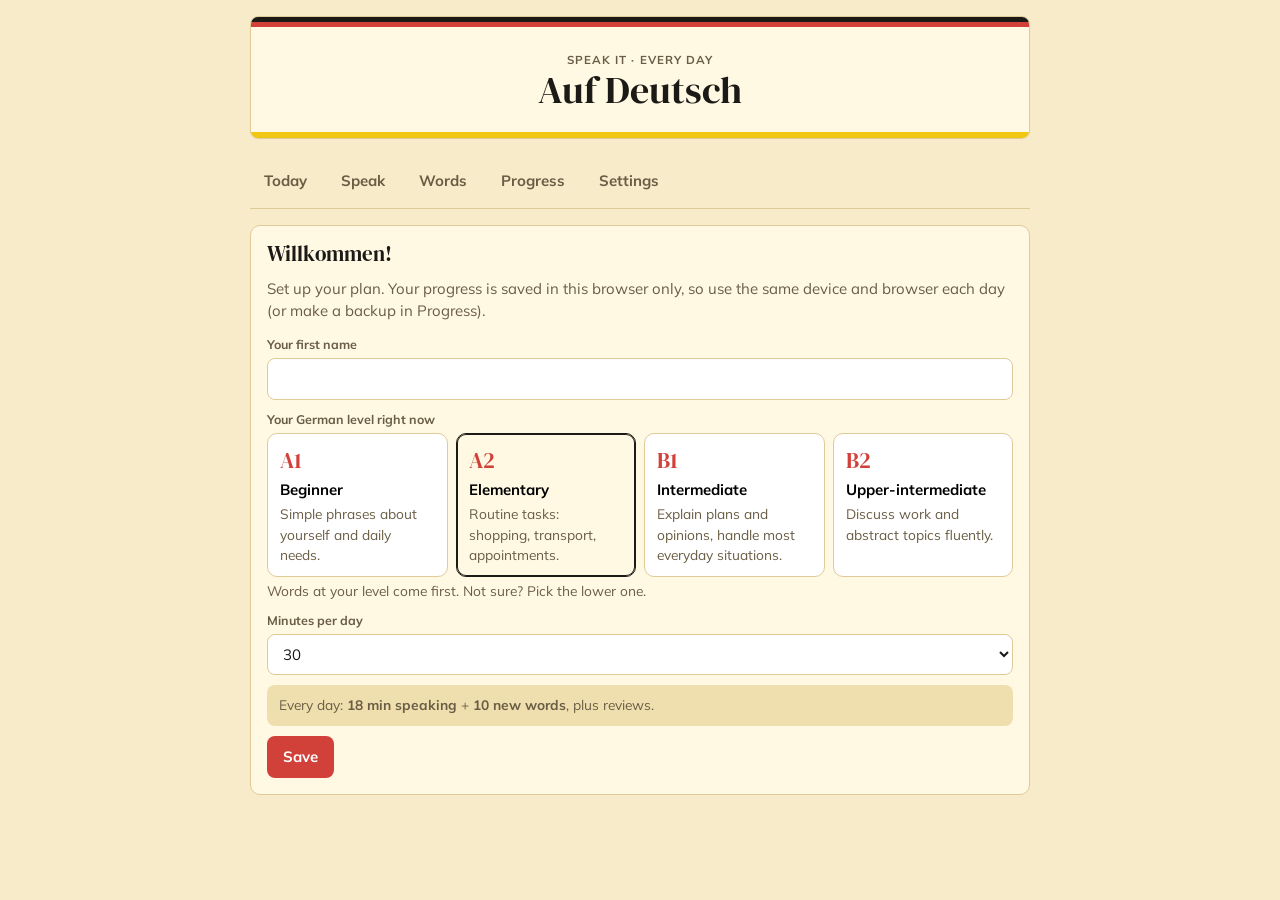
==== index.html @ 74d7583c "Make Auf Deutsch a plain static website No server, accounts or API key: progress is stored in each v" ====
<!doctype html>
<html lang="en">
<head>
<meta charset="utf-8">
<meta name="viewport" content="width=device-width,initial-scale=1,viewport-fit=cover">
<title>Auf Deutsch</title>
<meta name="description" content="Speak German every day: words, role-plays and pronunciation practice.">
<link rel="icon" href="data:image/svg+xml,%3Csvg xmlns='http://www.w3.org/2000/svg' viewBox='0 0 30 30'%3E%3Crect width='30' height='10' fill='%231C1A17'/%3E%3Crect y='10' width='30' height='10' fill='%23D2403A'/%3E%3Crect y='20' width='30' height='10' fill='%23F0C814'/%3E%3C/svg%3E">
<link rel="preconnect" href="https://fonts.googleapis.com">
<link href="https://fonts.googleapis.com/css2?family=DM+Serif+Display&family=Mulish:wght@400;500;600;700&family=IBM+Plex+Mono:wght@400;500&display=swap" rel="stylesheet">
<link rel="stylesheet" href="style.css">
</head>
<body>
<div class="wrap">
  <header class="hero">
    <p class="eyebrow">speak it · every day</p>
    <h1>Auf Deutsch</h1>
    <p class="muted small" id="hello"></p>
  </header>
  <nav class="tabs" id="tabs" hidden aria-label="Sections">
    <a class="tab" href="#/today">Today</a>
    <a class="tab" href="#/speak">Speak</a>
    <a class="tab" href="#/words">Words</a>
    <a class="tab" href="#/progress">Progress</a>
    <a class="tab" href="#/settings">Settings</a>
  </nav>
  <main id="view" aria-live="polite"><p class="muted">Loading…</p></main>
</div>
<div id="toast" role="status" hidden></div>
<script src="data.js"></script>
<script src="speech.js"></script>
<script src="app.js"></script>
</body>
</html>
---- style.css ----
/* German-flag theme carried over from the original Auf Deutsch tracker. Articles: der blue, die red, das green. */
:root{
  --bg:#F8EBC9; --surface:#FFF8E3; --ink:#1C1A17; --muted:#6A5D45; --line:#E0CB98; --soft:#F0DFAE;
  --accent:#D2403A; --accent-ink:#fff; --gold:#F0C814;
  --der:#2750B5; --die:#C23A32; --das:#2C7A4C; --good:#2C7A4C; --warn:#B8650C;
  --f-display:"DM Serif Display",Georgia,serif;
  --f-body:"Mulish",system-ui,-apple-system,"Segoe UI",sans-serif;
  --f-mono:"IBM Plex Mono",ui-monospace,Menlo,Consolas,monospace;
  color-scheme:light;
}
*{box-sizing:border-box}
html{-webkit-text-size-adjust:100%}
body{margin:0;background:var(--bg);color:var(--ink);font:15px/1.5 var(--f-body);padding:16px 16px 64px}
.wrap{max-width:780px;margin-inline:auto;display:flex;flex-direction:column;gap:16px}
h1,h2,h3{font-family:var(--f-display);font-weight:400;margin:0;line-height:1.15;text-wrap:balance}
h1{font-size:2.4rem} h2{font-size:1.3rem} h3{font-size:1.05rem}
p{margin:0}
a{color:var(--der)}
.muted{color:var(--muted)} .small{font-size:.86rem}
.mono{font-family:var(--f-mono);font-variant-numeric:tabular-nums}
.eyebrow{font-size:.72rem;text-transform:uppercase;letter-spacing:.09em;color:var(--muted);font-weight:700}

.hero{text-align:center;border:1px solid var(--line);border-radius:8px;padding:34px 16px 26px;background:var(--surface);position:relative;overflow:hidden}
.hero::before,.hero::after{content:"";position:absolute;left:0;right:0;height:10px}
.hero::before{top:0;background:linear-gradient(var(--ink) 0 50%,var(--accent) 50% 100%)}
.hero::after{bottom:0;height:6px;background:var(--gold)}

.tabs{position:sticky;top:0;z-index:5;background:var(--bg);display:flex;gap:6px;padding:8px 0;overflow-x:auto;border-bottom:1px solid var(--line)}
.tab{flex:0 0 auto;text-decoration:none;color:var(--muted);padding:7px 14px;border-radius:99px;font-weight:700}
.tab[aria-current="page"]{background:var(--ink);color:var(--bg)}
main{display:flex;flex-direction:column;gap:16px}
.card{background:var(--surface);border:1px solid var(--line);border-radius:10px;padding:16px;display:flex;flex-direction:column;gap:12px;min-width:0}
.row{display:flex;gap:10px;align-items:center;flex-wrap:wrap}
.between{justify-content:space-between}
.grid{display:grid;grid-template-columns:repeat(auto-fit,minmax(min(100%,170px),1fr));gap:12px}
.stat{background:var(--surface);border:1px solid var(--line);border-radius:10px;padding:14px;display:flex;flex-direction:column;gap:6px}
.stat .big{font-family:var(--f-display);font-size:2rem;line-height:1}
.bar{height:8px;border-radius:99px;background:var(--soft);overflow:hidden}
.bar i{display:block;height:100%;background:var(--accent);border-radius:99px}

button{font:inherit;cursor:pointer}
.cta{background:var(--accent);color:var(--accent-ink);border:0;border-radius:8px;padding:10px 16px;font-weight:700}
.cta:disabled,.ghost:disabled{opacity:.55;cursor:default}
.ghost{background:transparent;color:var(--ink);border:1px solid var(--line);border-radius:8px;padding:8px 12px;font-weight:600}
.ghost:hover{background:var(--soft)}
.link{background:none;border:0;color:var(--der);padding:0;text-decoration:underline}
.rec{background:var(--die)!important;color:#fff!important;border-color:var(--die)!important;animation:pulse 1.2s infinite}
@keyframes pulse{50%{box-shadow:0 0 0 6px color-mix(in srgb,var(--die) 25%,transparent)}}
@media (prefers-reduced-motion:reduce){.rec{animation:none}}
.chips{display:flex;flex-wrap:wrap;gap:6px}
.chip{background:var(--soft);border:1px solid var(--line);color:var(--ink);border-radius:99px;padding:5px 12px;font-size:.86rem}
.chip[aria-pressed="true"]{background:var(--ink);color:var(--bg);border-color:var(--ink)}
:focus-visible{outline:2px solid var(--der);outline-offset:2px}

.field{display:flex;flex-direction:column;gap:4px;min-width:0}
.field label,.lbl{font-size:.78rem;color:var(--muted);font-weight:700}
input[type=text],input[type=password],input[type=number],input[type=date],select,textarea{font:inherit;background:#fff;color:var(--ink);border:1px solid var(--line);border-radius:8px;padding:9px 11px;min-width:0;max-width:100%;width:100%}
textarea{resize:vertical}
.check{display:flex;gap:8px;align-items:center;font-size:.9rem;color:var(--muted)}
.check input{width:18px;height:18px;accent-color:var(--accent)}
.err{color:var(--die);font-size:.9rem}
.note{font-size:.86rem;color:var(--muted);background:var(--soft);border-radius:8px;padding:10px 12px}
.levels{display:grid;grid-template-columns:repeat(auto-fit,minmax(min(100%,150px),1fr));gap:8px}
.lvlbtn{text-align:left;background:#fff;border:1px solid var(--line);border-radius:10px;padding:10px 12px;display:flex;flex-direction:column;gap:2px}
.lvlbtn b{font-family:var(--f-display);font-size:1.4rem;font-weight:400;color:var(--accent)}
.lvlbtn[aria-pressed="true"]{border-color:var(--ink);box-shadow:inset 0 0 0 1px var(--ink);background:var(--surface)}

/* chat */
.chatlog{display:flex;flex-direction:column;gap:12px;max-height:min(60vh,34rem);overflow-y:auto;padding:2px}
.bub{border:1px solid var(--line);border-radius:12px;padding:12px 14px;display:flex;flex-direction:column;gap:6px;min-width:0}
.bub.them{background:#fff;margin-right:10%}
.bub.me{background:var(--soft);margin-left:10%}
.bde{font-weight:700;font-size:1.05rem;overflow-wrap:break-word}
.who{font-family:var(--f-mono);font-size:.68rem;text-transform:uppercase;letter-spacing:.06em;color:var(--muted)}
.fb{border-top:1px dashed var(--line);padding-top:8px;display:flex;flex-direction:column;gap:6px;font-size:.93rem}
.fb .ok{color:var(--good);font-weight:700}
.fb ul{margin:0;padding-left:1.1rem;display:flex;flex-direction:column;gap:4px}
.del{color:var(--die);text-decoration:line-through}
.ins{color:var(--good);font-weight:700}
.say{background:var(--soft);border:1px solid var(--line);border-radius:99px;min-width:34px;height:34px;padding:0 9px;font-size:.95rem;line-height:1}
.composer{display:flex;flex-direction:column;gap:10px}
.mic{font-size:1.05rem;padding:14px 20px;border-radius:99px}
.interim{font-style:italic;color:var(--muted);min-height:1.4em}
.hint{background:var(--soft);border-radius:8px;padding:8px 12px;font-size:.9rem}
.wordadd{display:flex;gap:6px;flex-wrap:wrap}

/* words */
.art{font-family:var(--f-mono);font-size:.78rem;padding:1px 7px;border-radius:5px;margin-right:6px}
.art.der{color:var(--der);background:color-mix(in srgb,var(--der) 13%,transparent)}
.art.die{color:var(--die);background:color-mix(in srgb,var(--die) 13%,transparent)}
.art.das{color:var(--das);background:color-mix(in srgb,var(--das) 13%,transparent)}
.wl{display:flex;flex-direction:column}
.wrow{display:grid;grid-template-columns:minmax(0,1fr) auto;gap:4px 10px;padding:10px 2px;border-bottom:1px solid var(--line)}
.wrow:last-child{border-bottom:0}
.tag{font-family:var(--f-mono);font-size:.7rem;border:1px solid var(--line);border-radius:5px;padding:0 5px;color:var(--muted);margin-left:6px}
.flash{align-items:center;text-align:center;gap:14px;padding:26px 16px}
.flash .big{font-family:var(--f-display);font-size:2.1rem;line-height:1.2;overflow-wrap:anywhere}
.grades{display:grid;grid-template-columns:repeat(4,minmax(0,1fr));gap:8px;width:100%}
.grades button{padding:10px 4px}
.w{border-radius:5px;padding:0 3px}
.w.okw{background:color-mix(in srgb,var(--das) 18%,transparent);color:var(--das)}
.w.near{background:color-mix(in srgb,var(--warn) 20%,transparent);color:var(--warn)}
.w.miss{background:color-mix(in srgb,var(--die) 18%,transparent);color:var(--die);text-decoration:underline wavy}
.phr{display:flex;flex-direction:column;gap:6px;padding:10px 0;border-bottom:1px solid var(--line)}
.phr:last-child{border-bottom:0}

/* progress */
.bars{display:flex;align-items:flex-end;gap:3px;height:110px;border-bottom:1px solid var(--line)}
.bars i{flex:1;background:var(--accent);border-radius:3px 3px 0 0;min-height:2px}
.bars i.zero{background:var(--line)}
.hbar{display:grid;grid-template-columns:minmax(0,1fr) 2.5rem;gap:8px;align-items:center}
table{border-collapse:collapse;width:100%;font-size:.9rem}
th,td{text-align:left;padding:7px 8px;border-bottom:1px solid var(--line);vertical-align:top}
th{font-size:.72rem;text-transform:uppercase;letter-spacing:.07em;color:var(--muted)}
.tablewrap{overflow-x:auto}
#toast{position:fixed;left:50%;bottom:18px;transform:translateX(-50%);background:var(--ink);color:var(--bg);padding:10px 16px;border-radius:8px;max-width:calc(100% - 32px);z-index:20}
@media (max-width:520px){h1{font-size:2rem}.bub.them{margin-right:0}.bub.me{margin-left:0}.grades{grid-template-columns:repeat(2,minmax(0,1fr))}}
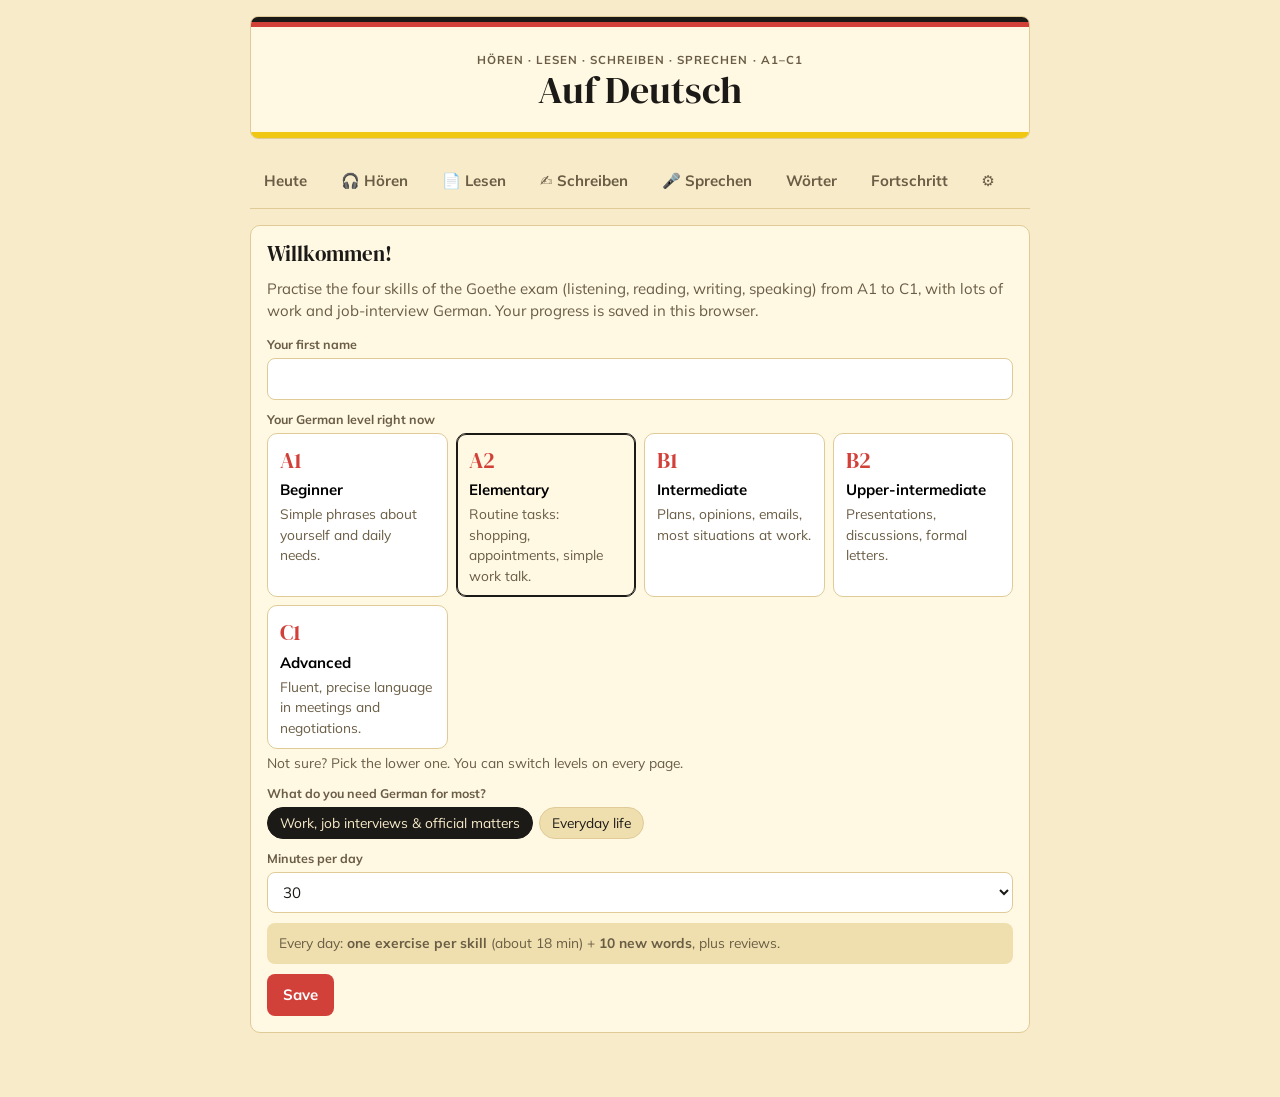
==== commit b2f6822c: "Organise the app around the four Goethe skills, A1–C1 Hören, Lesen, Schreiben and Sprechen sections " ====
--- a/index.html
+++ b/index.html
@@ -4,7 +4,7 @@
 <meta charset="utf-8">
 <meta name="viewport" content="width=device-width,initial-scale=1,viewport-fit=cover">
 <title>Auf Deutsch</title>
-<meta name="description" content="Speak German every day: words, role-plays and pronunciation practice.">
+<meta name="description" content="German practice in the four Goethe exam skills, A1 to C1, with a focus on work and job interviews.">
 <link rel="icon" href="data:image/svg+xml,%3Csvg xmlns='http://www.w3.org/2000/svg' viewBox='0 0 30 30'%3E%3Crect width='30' height='10' fill='%231C1A17'/%3E%3Crect y='10' width='30' height='10' fill='%23D2403A'/%3E%3Crect y='20' width='30' height='10' fill='%23F0C814'/%3E%3C/svg%3E">
 <link rel="preconnect" href="https://fonts.googleapis.com">
 <link href="https://fonts.googleapis.com/css2?family=DM+Serif+Display&family=Mulish:wght@400;500;600;700&family=IBM+Plex+Mono:wght@400;500&display=swap" rel="stylesheet">
@@ -13,21 +13,26 @@
 <body>
 <div class="wrap">
   <header class="hero">
-    <p class="eyebrow">speak it · every day</p>
+    <p class="eyebrow">Hören · Lesen · Schreiben · Sprechen · A1–C1</p>
     <h1>Auf Deutsch</h1>
     <p class="muted small" id="hello"></p>
   </header>
   <nav class="tabs" id="tabs" hidden aria-label="Sections">
-    <a class="tab" href="#/today">Today</a>
-    <a class="tab" href="#/speak">Speak</a>
-    <a class="tab" href="#/words">Words</a>
-    <a class="tab" href="#/progress">Progress</a>
-    <a class="tab" href="#/settings">Settings</a>
+    <a class="tab" href="#/today">Heute</a>
+    <a class="tab" href="#/hoeren">🎧 Hören</a>
+    <a class="tab" href="#/lesen">📄 Lesen</a>
+    <a class="tab" href="#/schreiben">✍️ Schreiben</a>
+    <a class="tab" href="#/sprechen">🎤 Sprechen</a>
+    <a class="tab" href="#/words">Wörter</a>
+    <a class="tab" href="#/progress">Fortschritt</a>
+    <a class="tab" href="#/settings" aria-label="Settings">⚙</a>
   </nav>
   <main id="view" aria-live="polite"><p class="muted">Loading…</p></main>
 </div>
 <div id="toast" role="status" hidden></div>
 <script src="data.js"></script>
+<script src="words_pro.js"></script>
+<script src="exercises.js"></script>
 <script src="speech.js"></script>
 <script src="app.js"></script>
 </body>
--- a/style.css
+++ b/style.css
@@ -115,3 +115,21 @@
 .tablewrap{overflow-x:auto}
 #toast{position:fixed;left:50%;bottom:18px;transform:translateX(-50%);background:var(--ink);color:var(--bg);padding:10px 16px;border-radius:8px;max-width:calc(100% - 32px);z-index:20}
 @media (max-width:520px){h1{font-size:2rem}.bub.them{margin-right:0}.bub.me{margin-left:0}.grades{grid-template-columns:repeat(2,minmax(0,1fr))}}
+
+/* skills layout */
+.skills{display:grid;grid-template-columns:repeat(auto-fit,minmax(min(100%,230px),1fr));gap:10px}
+.skill{display:flex;gap:12px;align-items:flex-start;text-decoration:none;color:var(--ink);background:#fff;border:1px solid var(--line);border-radius:10px;padding:12px 14px}
+.skill:hover{border-color:var(--ink)}
+.skicon{font-size:1.6rem;line-height:1}
+.exrow{display:flex;justify-content:space-between;align-items:center;gap:10px;text-decoration:none;color:var(--ink);padding:10px 4px;border-bottom:1px solid var(--line)}
+.exrow:last-child{border-bottom:0}
+.exrow:hover b{text-decoration:underline}
+.doc{white-space:pre-wrap;background:#fff;border:1px solid var(--line);border-radius:8px;padding:14px 16px;line-height:1.6;overflow-wrap:anywhere}
+.bigq{font-family:var(--f-display);font-size:1.45rem;line-height:1.25}
+fieldset.q{border:1px solid var(--line);border-radius:10px;padding:10px 14px;margin:0;display:flex;flex-direction:column;gap:6px;background:#fff}
+fieldset.q legend{font-weight:700;padding:0 4px}
+fieldset.q.right{border-color:var(--good);background:color-mix(in srgb,var(--good) 7%,#fff)}
+fieldset.q.wrong{border-color:var(--die);background:color-mix(in srgb,var(--die) 6%,#fff)}
+.opt{display:flex;gap:8px;align-items:flex-start;cursor:pointer;padding:3px 0}
+.opt input{margin-top:4px;accent-color:var(--accent)}
+.prompts{margin:0;padding-left:1.2rem;display:flex;flex-direction:column;gap:4px}
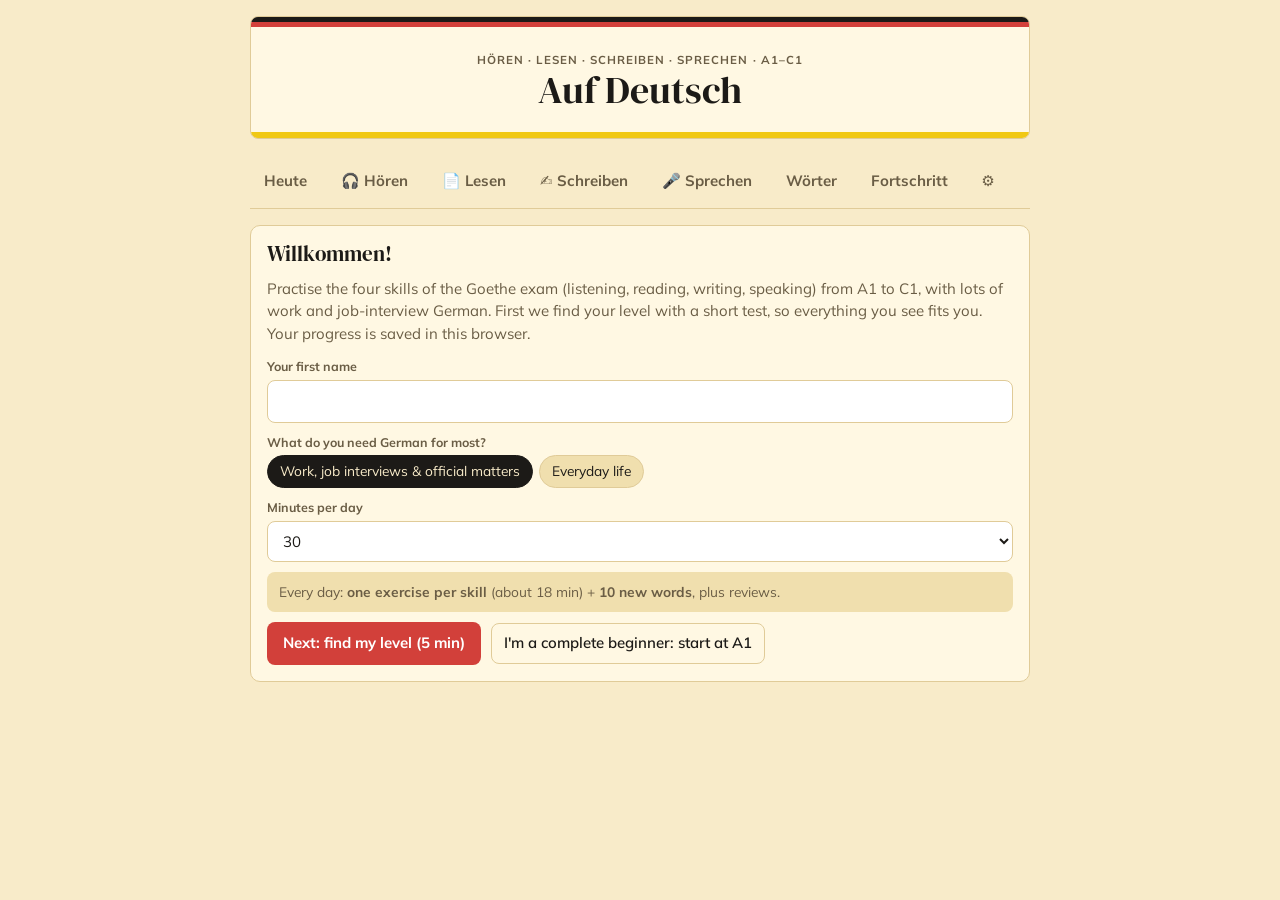
==== commit 4ecdab49: "Add a level test and lock content above the learner's level New users take a placement test (6 quest" ====
--- a/index.html
+++ b/index.html
@@ -33,6 +33,7 @@
 <script src="data.js"></script>
 <script src="words_pro.js"></script>
 <script src="exercises.js"></script>
+<script src="placement.js"></script>
 <script src="speech.js"></script>
 <script src="app.js"></script>
 </body>
--- a/style.css
+++ b/style.css
@@ -133,3 +133,10 @@
 .opt{display:flex;gap:8px;align-items:flex-start;cursor:pointer;padding:3px 0}
 .opt input{margin-top:4px;accent-color:var(--accent)}
 .prompts{margin:0;padding-left:1.2rem;display:flex;flex-direction:column;gap:4px}
+
+/* level test + locks */
+.optbtn{text-align:left;background:#fff;border:1px solid var(--line);border-radius:10px;padding:12px 14px;font-weight:600;font-size:1rem}
+.optbtn:hover{border-color:var(--ink);background:var(--surface)}
+.lockchip{opacity:.6;cursor:not-allowed}
+.note-card{background:var(--soft)}
+.lvlcode{font-family:var(--f-display);font-size:1.6rem;color:var(--accent)}
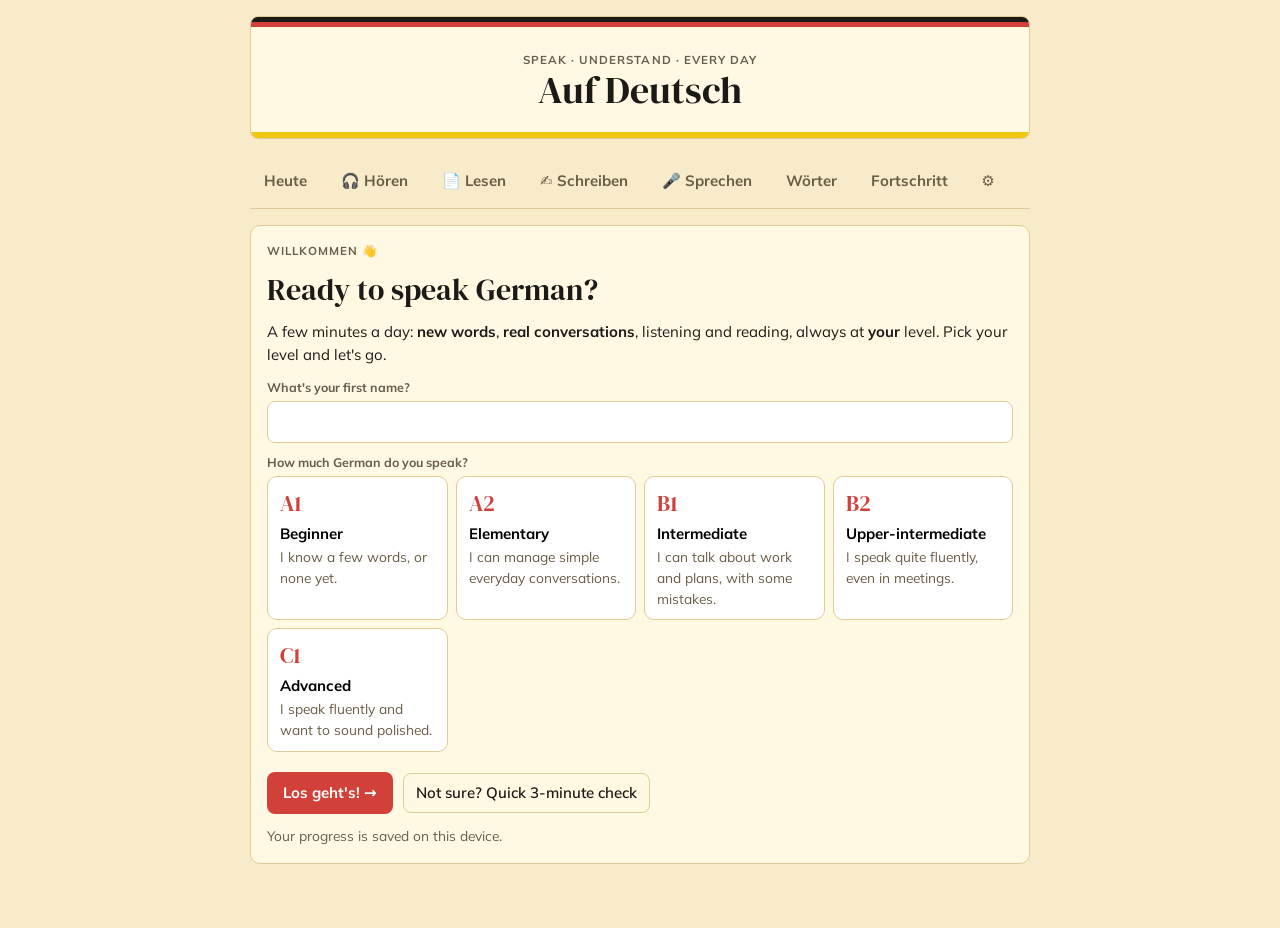
==== commit 472a6abc: "Friendlier start page: pick your level and go, with today's new words Removes the exam framing from " ====
--- a/index.html
+++ b/index.html
@@ -4,7 +4,7 @@
 <meta charset="utf-8">
 <meta name="viewport" content="width=device-width,initial-scale=1,viewport-fit=cover">
 <title>Auf Deutsch</title>
-<meta name="description" content="German practice in the four Goethe exam skills, A1 to C1, with a focus on work and job interviews.">
+<meta name="description" content="Learn to speak and understand German, a little every day, at your own level.">
 <link rel="icon" href="data:image/svg+xml,%3Csvg xmlns='http://www.w3.org/2000/svg' viewBox='0 0 30 30'%3E%3Crect width='30' height='10' fill='%231C1A17'/%3E%3Crect y='10' width='30' height='10' fill='%23D2403A'/%3E%3Crect y='20' width='30' height='10' fill='%23F0C814'/%3E%3C/svg%3E">
 <link rel="preconnect" href="https://fonts.googleapis.com">
 <link href="https://fonts.googleapis.com/css2?family=DM+Serif+Display&family=Mulish:wght@400;500;600;700&family=IBM+Plex+Mono:wght@400;500&display=swap" rel="stylesheet">
@@ -13,7 +13,7 @@
 <body>
 <div class="wrap">
   <header class="hero">
-    <p class="eyebrow">Hören · Lesen · Schreiben · Sprechen · A1–C1</p>
+    <p class="eyebrow">Speak · Understand · Every day</p>
     <h1>Auf Deutsch</h1>
     <p class="muted small" id="hello"></p>
   </header>
--- a/style.css
+++ b/style.css
@@ -140,3 +140,11 @@
 .lockchip{opacity:.6;cursor:not-allowed}
 .note-card{background:var(--soft)}
 .lvlcode{font-family:var(--f-display);font-size:1.6rem;color:var(--accent)}
+
+/* start page */
+.welcome .bigq{font-size:1.9rem}
+.todaywords{display:flex;flex-wrap:wrap;gap:8px}
+.tw{display:inline-flex;flex-wrap:wrap;align-items:center;gap:4px 6px;max-width:100%;min-width:0;overflow-wrap:anywhere;background:#fff;border:1px solid var(--line);border-radius:14px;padding:4px 6px 4px 12px}
+.tw.done{background:color-mix(in srgb,var(--das) 12%,#fff);border-color:var(--das)}
+.tw .say{min-width:28px;height:28px}
+.bars i.gold{background:var(--gold)}
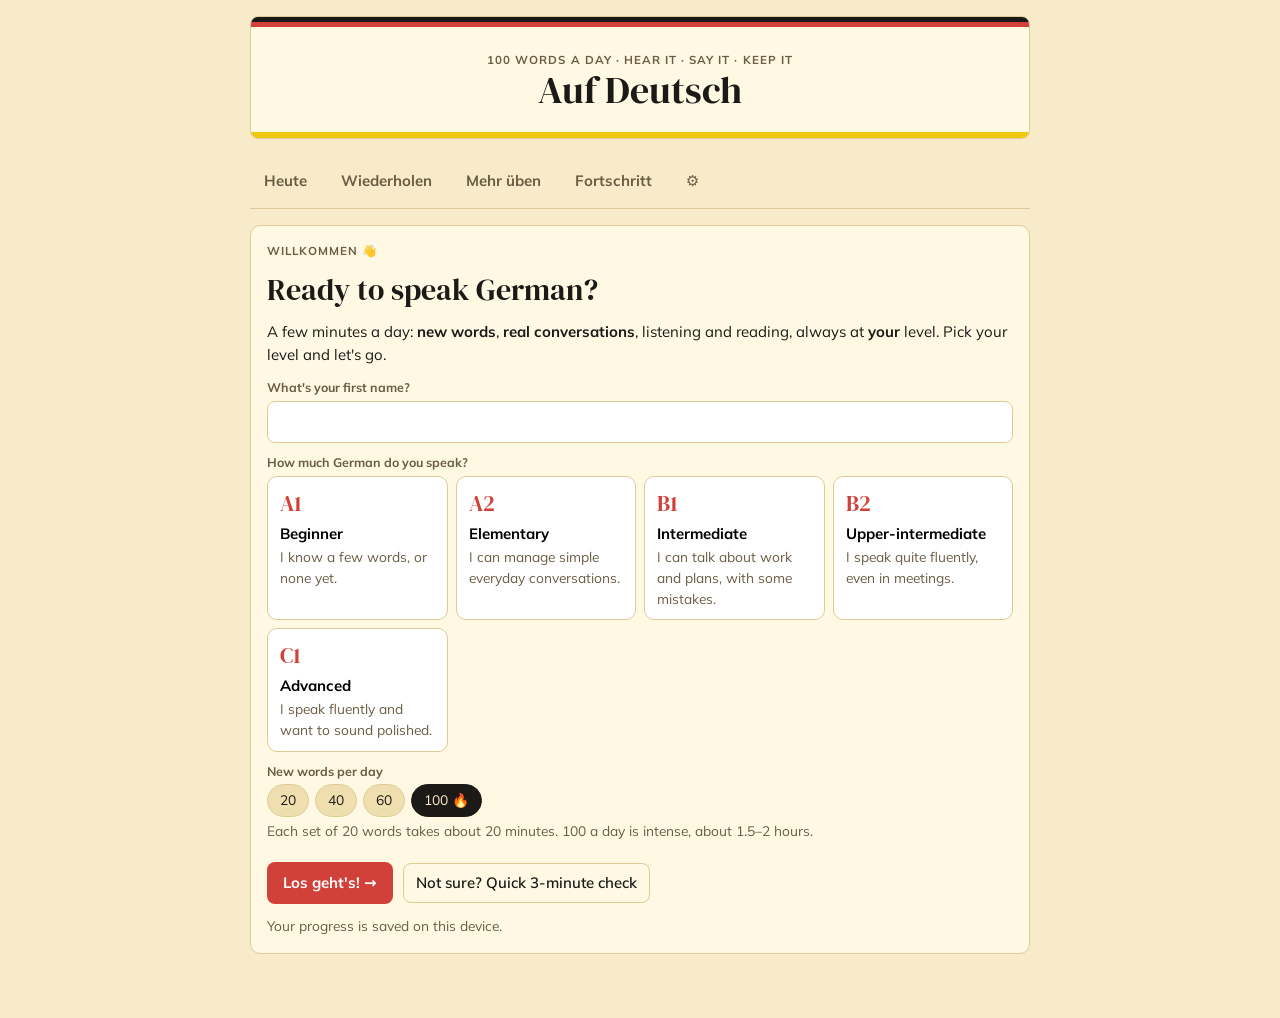
==== commit 21f748d4: "Make the daily 100 words the core of the app Each day: a theme, a grammar lesson and 100 words in 5 " ====
--- a/index.html
+++ b/index.html
@@ -13,17 +13,14 @@
 <body>
 <div class="wrap">
   <header class="hero">
-    <p class="eyebrow">Speak · Understand · Every day</p>
+    <p class="eyebrow">100 words a day · Hear it · Say it · Keep it</p>
     <h1>Auf Deutsch</h1>
     <p class="muted small" id="hello"></p>
   </header>
   <nav class="tabs" id="tabs" hidden aria-label="Sections">
     <a class="tab" href="#/today">Heute</a>
-    <a class="tab" href="#/hoeren">🎧 Hören</a>
-    <a class="tab" href="#/lesen">📄 Lesen</a>
-    <a class="tab" href="#/schreiben">✍️ Schreiben</a>
-    <a class="tab" href="#/sprechen">🎤 Sprechen</a>
-    <a class="tab" href="#/words">Wörter</a>
+    <a class="tab" href="#/review">Wiederholen</a>
+    <a class="tab" href="#/more">Mehr üben</a>
     <a class="tab" href="#/progress">Fortschritt</a>
     <a class="tab" href="#/settings" aria-label="Settings">⚙</a>
   </nav>
@@ -31,6 +28,7 @@
 </div>
 <div id="toast" role="status" hidden></div>
 <script src="data.js"></script>
+<script src="days.js"></script>
 <script src="words_pro.js"></script>
 <script src="exercises.js"></script>
 <script src="placement.js"></script>
--- a/style.css
+++ b/style.css
@@ -148,3 +148,20 @@
 .tw.done{background:color-mix(in srgb,var(--das) 12%,#fff);border-color:var(--das)}
 .tw .say{min-width:28px;height:28px}
 .bars i.gold{background:var(--gold)}
+
+/* daily drill */
+.sets{display:grid;grid-template-columns:repeat(auto-fit,minmax(110px,1fr));gap:8px}
+.setbtn{display:flex;flex-direction:column;gap:2px;text-decoration:none;color:var(--ink);background:#fff;border:1px solid var(--line);border-radius:10px;padding:10px 12px}
+.setbtn.next{border-color:var(--accent);box-shadow:inset 0 0 0 1px var(--accent)}
+.setbtn.done{background:color-mix(in srgb,var(--das) 12%,#fff);border-color:var(--das)}
+.grammar summary{cursor:pointer}
+.grammar ul{margin:8px 0 0;padding-left:1.2rem;display:flex;flex-direction:column;gap:6px}
+.drill .big{font-family:var(--f-display);font-size:2.2rem;line-height:1.2;margin:0;overflow-wrap:anywhere}
+.dword{text-align:center;display:flex;flex-direction:column;gap:2px;padding:6px 0}
+.den{font-size:1.15rem;font-weight:700;color:var(--muted)}
+.dsent{background:#fff;border:1px solid var(--line);border-radius:10px;padding:12px 14px;display:flex;flex-direction:column;gap:6px}
+.dsent mark{background:color-mix(in srgb,var(--gold) 45%,transparent);border-radius:4px;padding:0 2px;color:inherit}
+.dgram{background:var(--soft);border-radius:8px;padding:10px 12px;margin:0}
+.drepeat{display:flex;flex-direction:column;gap:6px;border-top:1px dashed var(--line);padding-top:10px}
+.dnav{border-top:1px solid var(--line);padding-top:12px}
+.center{text-align:center;justify-content:center}
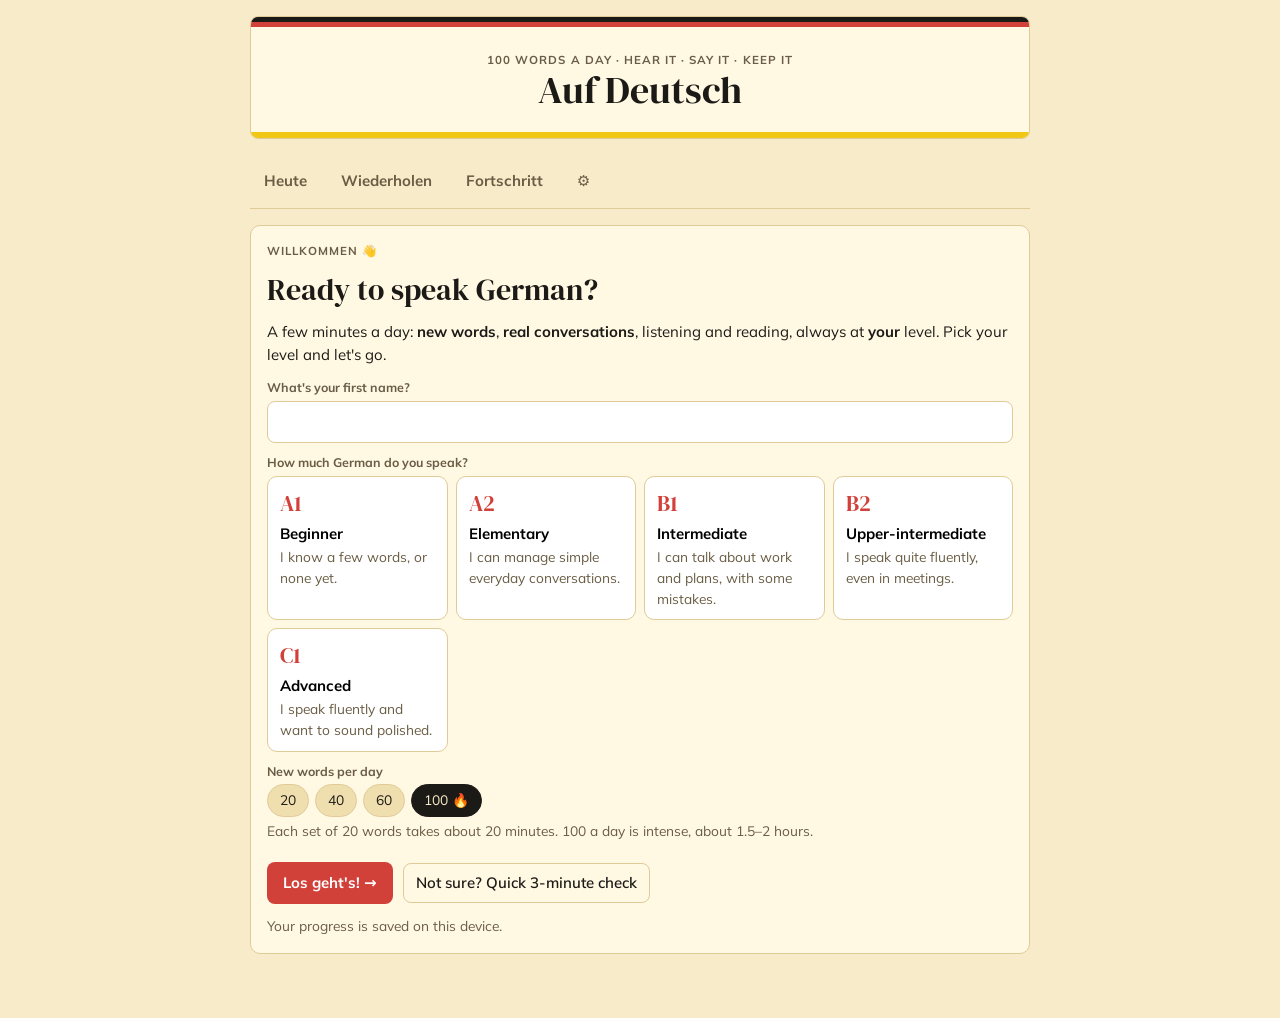
==== commit d706576a: "Remove the Hören, Lesen, Schreiben and Sprechen sections from the app The app is now just the daily " ====
--- a/index.html
+++ b/index.html
@@ -20,7 +20,6 @@
   <nav class="tabs" id="tabs" hidden aria-label="Sections">
     <a class="tab" href="#/today">Heute</a>
     <a class="tab" href="#/review">Wiederholen</a>
-    <a class="tab" href="#/more">Mehr üben</a>
     <a class="tab" href="#/progress">Fortschritt</a>
     <a class="tab" href="#/settings" aria-label="Settings">⚙</a>
   </nav>
